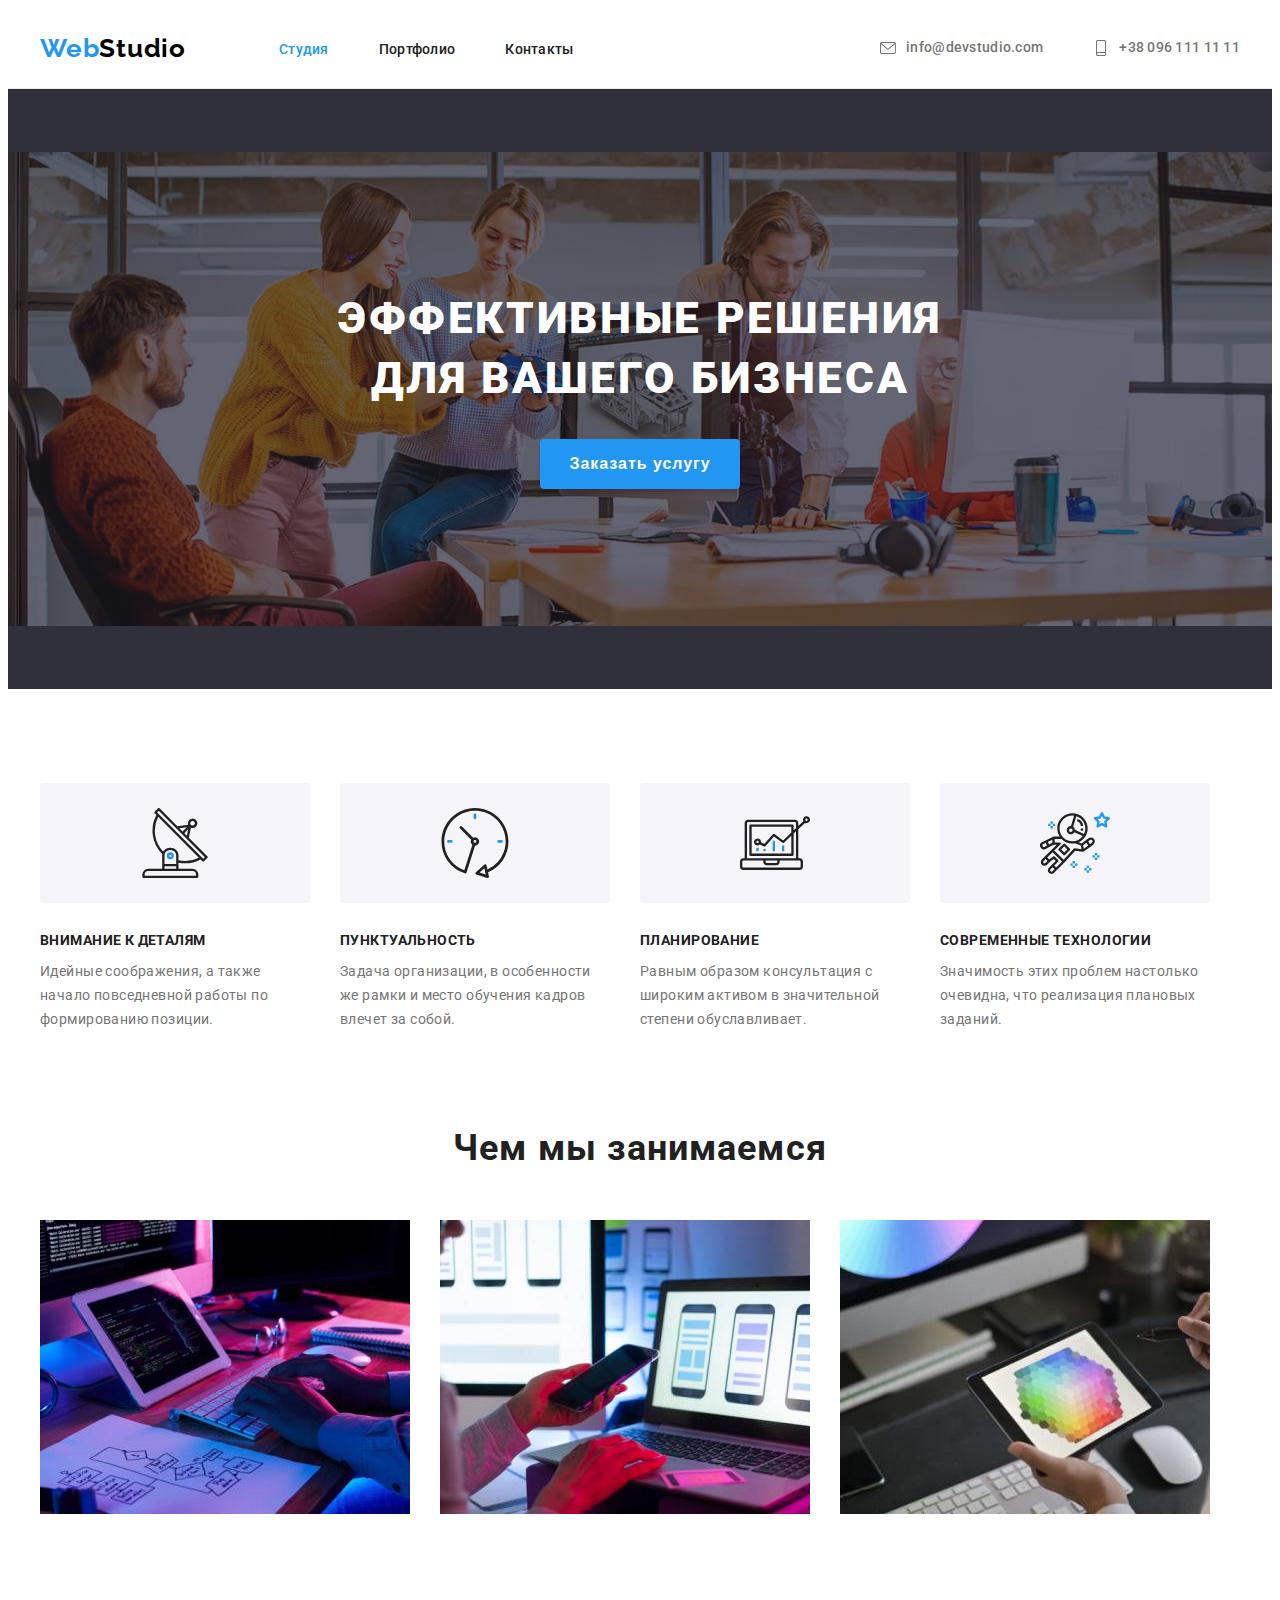
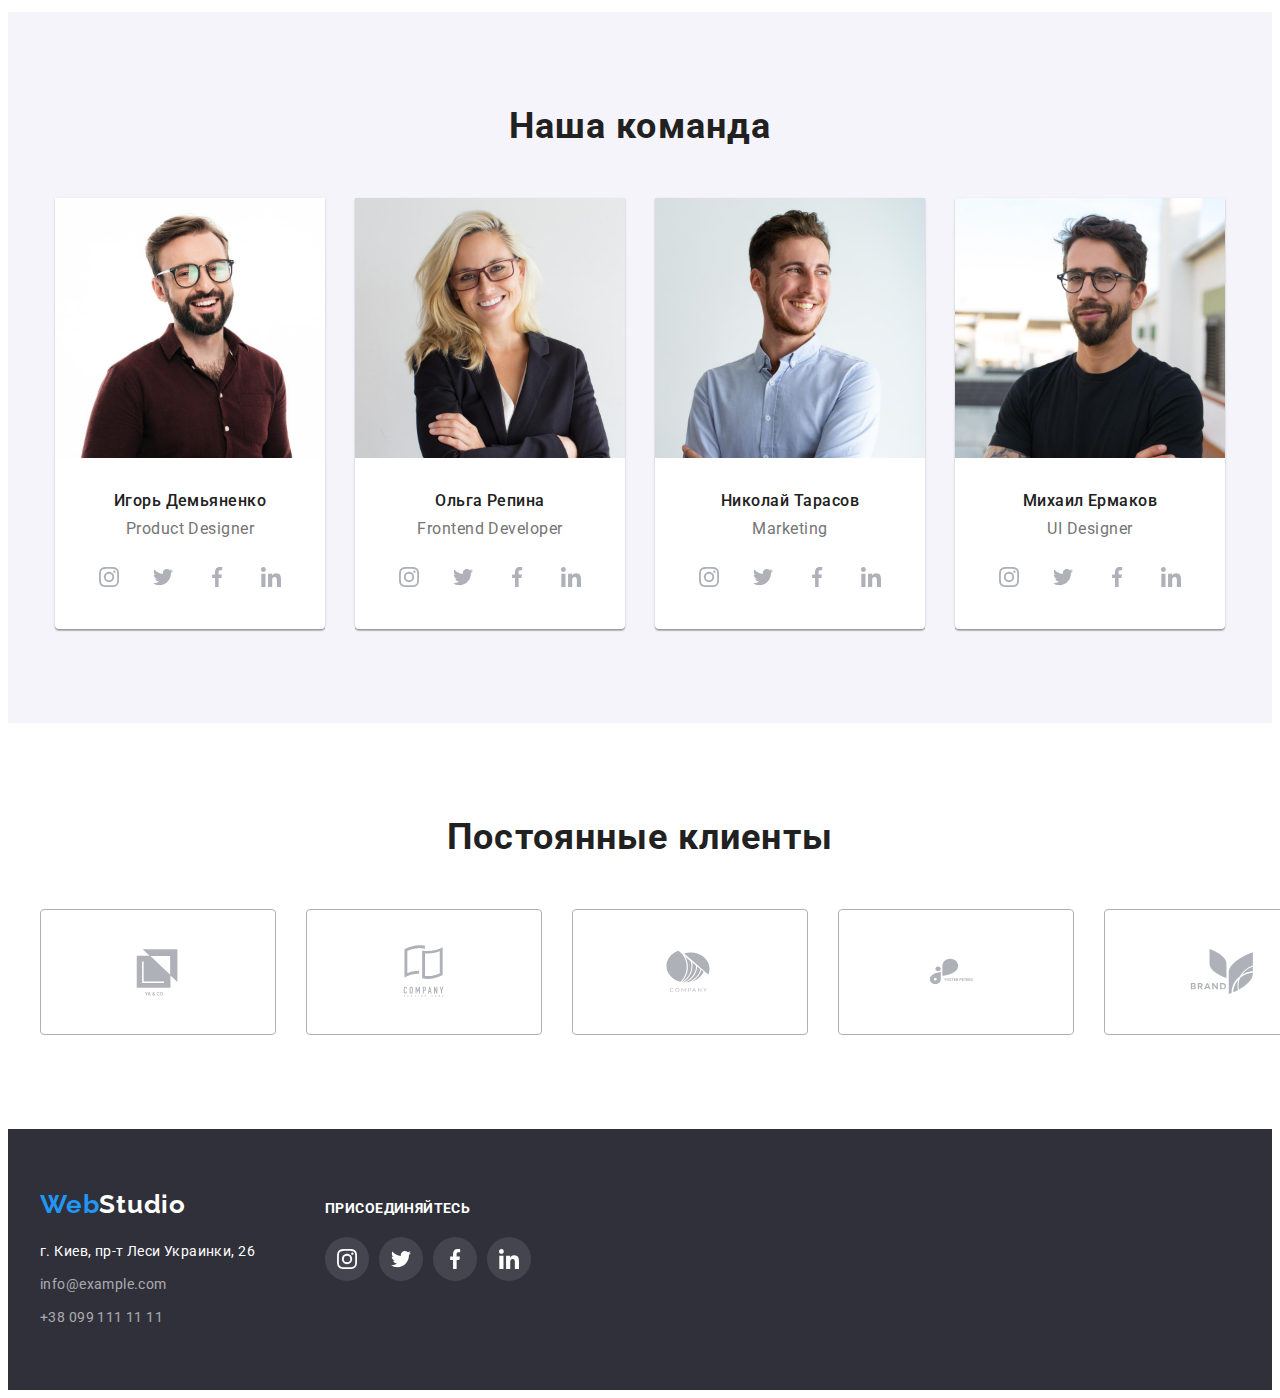
==== index.html @ 02e3ae1f "Начало работы над пятым модулем" ====
<!DOCTYPE html>
<html lang="ru">
<head>
    <meta charset="UTF-8">
    <meta http-equiv="X-UA-Compatible" content="IE=edge">
    <meta name="viewport" content="width=device-width, initial-scale=1.0">
    <title>WebStudio</title>
    <link rel="preconnect" href="https://fonts.googleapis.com">
    <link rel="preconnect" href="https://fonts.gstatic.com" crossorigin>
    <link href="https://fonts.googleapis.com/css2?family=Raleway:wght@700&family=Roboto:wght@400;500;700;900&display=swap" rel="stylesheet">
    <link rel="stylesheet" href="https://cdnjs.cloudflare.com/ajax/libs/modern-normalize/1.1.0/modern-normalize.min.css"
        integrity="sha512-wpPYUAdjBVSE4KJnH1VR1HeZfpl1ub8YT/NKx4PuQ5NmX2tKuGu6U/JRp5y+Y8XG2tV+wKQpNHVUX03MfMFn9Q=="
        crossorigin="anonymous" referrerpolicy="no-referrer" />
    <link rel="stylesheet" href="./css/style.css">
</head>
<body>
    <!-- шапка сайта -->
    <header class="header">
        <div class="header-container container">
                <nav class="header-nav">
                <a class="header-logo link" href="./index.html">Web<span class="second-logo">Studio</span> </a>
                <ul class="header-list list">
                    <li class="header-item">
                        <a class="header-link link current" href="./index.html">Студия</a>
                    </li>
                    <li class="header-item">
                        <a class="header-link link" href="./portfolio.html">Портфолио</a>
                    </li>
                    <li class="header-item">
                        <a class="header-link link" href="">Контакты</a>
                    </li>
                </ul>
            </nav>
            <ul class="header-contacts list">
                <li class="header-contacts-item" > 
                <a class="header-contacts link" href="mailto:info@devstudio.com">
                    <svg class="contacts-icon">
                        <use href="./images/icons.svg#icon-mail"></use>
                    </svg> 
                    info@devstudio.com
                    </a>
                </li>
                <li class="header-contacts-item" >
                    <a class="header-contacts link" href="tel:+380961111111">
                        <svg class="contacts-icon">
                            <use href="./images/icons.svg#icon-smartphone"></use>
                        </svg>
                        +38 096 111 11 11
                    </a>
                </li>
            </ul>
        </div>
    </header>
    <main>
        <!-- герой -->
        <section class="hero">
            <div class="hero-container container">
            <h1 class="hero-title">Эффективные решения для вашего бизнеса</h1>
                <button class="hero-btn" type="button">Заказать услугу </button>
            </div>
        </section>
        <!--  приимущества -->
        <section class="advantages">
            <div class="container">
            <h2 aria-label="Наши приимущества"></h2>
            <ul class="advantages-list list">
                <li class="advantages-item ">
                    <div class="advantage-icon-bgc">
                        <svg class="advantages-item-icon" >
                            <use href="./images/icons.svg#icon-antenna">
                            </use>
                        </svg>
                    </div>
                    <h3 class="advantages-title">Внимание к деталям</h3>
                    <p class="advantages-text">Идейные соображения, а также начало повседневной работы по формированию позиции.</p>
                </li>
                <li class="advantages-item">
                    <div class="advantage-icon-bgc">
                        <svg class="advantages-item-icon">
                            <use href="./images/icons.svg#icon-clock">
                            </use>
                        </svg>
                    </div>
                    <h3 class="advantages-title">Пунктуальность</h3>
                    <p class="advantages-text">Задача организации, в особенности же рамки и место обучения кадров влечет за собой.</p>
                </li>
                <li class="advantages-item">
                    <div class="advantage-icon-bgc">
                        <svg class="advantages-item-icon">
                            <use href="./images/icons.svg#icon-diagram">
                            </use>
                        </svg>
                    </div>
                    <h3 class="advantages-title">Планирование</h3>
                    <p class="advantages-text">Равным образом консультация с широким активом в значительной степени обуславливает.</p>
                </li>
                <li class="advantages-item">
                    <div class="advantage-icon-bgc">
                        <svg class="advantages-item-icon">
                            <use href="./images/icons.svg#icon-astronaut">
                            </use>
                        </svg>
                    </div>
                    <h3 class="advantages-title">Современные технологии</h3>
                    <p class="advantages-text">Значимость этих проблем настолько очевидна, что реализация плановых заданий.</p>
                </li>
            </ul>
            </div>
        </section>
        <!-- чем мы занимаемся -->
        <section class="we-doing">
            <div class="container">
            <h2 class="we-doing-title">Чем мы занимаемся</h2>
            <ul class="we-doing-list list">
                <li class="we-doing-item">
                    <img src="./images/img-we-doing1.jpg" alt="Работа на планшете с клавиатурой" width="370" height="294">
                </li>
                <li class="we-doing-item">
                    <img src="./images/img-we-doing2.jpg" alt="Работа со смартфоном и ноубуком" width="370" height="294">
                </li>
                <li class="we-doing-item">
                    <img src="./images/img-we-doing3.jpg" alt="Работа на планшете" width="370" height="294">
                </li>
            </ul>
            </div>
        </section>
        <!-- команда -->
        <section class="team">
            <h2 class="team-title">Наша команда</h2>
            <ul class="team-list list" >
                <li class="team-item">
                    <img src="./images/img-team1.jpg" alt="Мужчина в очках" width="270" height="260">
                    <div class="team-item-container">
                    <h3 class="team-item-title">Игорь Демьяненко</h3>
                    <p class="team-item-text"><span lang="en">Product Designer</span></p>
                    <ul class="team-social-list">
                        <li class="team-social-item"> 
                            <a class="team-social-link" href="">
                                <svg class="team-social-icon" width="20" height="20">
                                    <use href="./images/icons.svg#icon-instagram">
                                    </use>
                                </svg>
                            </a>
                        </li>
                        <li class="team-social-item">
                            <a class="team-social-link" href="">
                                <svg class="team-social-icon" width="20" height="20">
                                    <use href="./images/icons.svg#icon-twitter">
                                    </use>
                                </svg>
                            </a>
                        </li>
                        <li class="team-social-item">
                            <a class="team-social-link" href="">
                                <svg class="team-social-icon" width="20" height="20">
                                    <use href="./images/icons.svg#icon-facebook">
                                    </use>
                                </svg>
                            </a>
                        </li>
                        <li class="team-social-item">
                            <a class="team-social-link" href="">
                                <svg class="team-social-icon" width="20" height="20">
                                    <use href="./images/icons.svg#icon-linkedin">
                                    </use>
                                </svg>
                            </a>
                        </li>
                    </ul>
                    </div>
                </li>
                <li class="team-item">
                    <img src="./images/img-team2.jpg" alt="Девушка в очках" width="270" height="260">
                    <div class="team-item-container">
                    <h3 class="team-item-title">Ольга Репина</h3>
                    <p class="team-item-text"><span lang="en">Frontend Developer</span></p>
                    <ul class="team-social-list">
                        <li class="team-social-item">
                            <a class="team-social-link" href="">
                                <svg class="team-social-icon" width="20" height="20">
                                    <use href="./images/icons.svg#icon-instagram">
                                    </use>
                                </svg>
                            </a>
                        </li>
                        <li class="team-social-item">
                            <a class="team-social-link" href="">
                                <svg class="team-social-icon" width="20" height="20">
                                    <use href="./images/icons.svg#icon-twitter">
                                    </use>
                                </svg>
                            </a>
                        </li>
                        <li class="team-social-item">
                            <a class="team-social-link" href="">
                                <svg class="team-social-icon" width="20" height="20">
                                    <use href="./images/icons.svg#icon-facebook">
                                    </use>
                                </svg>
                            </a>
                        </li>
                        <li class="team-social-item">
                            <a class="team-social-link" href="">
                                <svg class="team-social-icon" width="20" height="20">
                                    <use href="./images/icons.svg#icon-linkedin">
                                    </use>
                                </svg>
                            </a>
                        </li>
                    </ul>
                    </div>
                </li>
                <li class="team-item">
                    <img src="./images/img-team3.jpg" alt="Мужчина с бородой" width="270" height="260">
                    <div class="team-item-container">
                    <h3 class="team-item-title">Николай Тарасов</h3>
                    <p class="team-item-text"><span lang="en">Marketing</span></p>
                    <ul class="team-social-list">
                        <li class="team-social-item">
                            <a class="team-social-link" href="">
                                <svg class="team-social-icon" width="20" height="20">
                                    <use href="./images/icons.svg#icon-instagram">
                    
                                    </use>
                                </svg>
                            </a>
                        </li>
                        <li class="team-social-item">
                            <a class="team-social-link" href="">
                                <svg class="team-social-icon" width="20" height="20">
                                    <use href="./images/icons.svg#icon-twitter">
                    
                                    </use>
                                </svg>
                            </a>
                        </li>
                        <li class="team-social-item">
                            <a class="team-social-link" href="">
                                <svg class="team-social-icon" width="20" height="20">
                                    <use href="./images/icons.svg#icon-facebook">
                    
                                    </use>
                                </svg>
                            </a>
                        </li>
                        <li class="team-social-item">
                            <a class="team-social-link" href="">
                                <svg class="team-social-icon" width="20" height="20">
                                    <use href="./images/icons.svg#icon-linkedin">
                    
                                    </use>
                                </svg>
                            </a>
                        </li>
                    </ul>
                    </div>
                </li>
                <li class="team-item">
                    <img src="./images/img-team4.jpg" alt="Мужчина с бородой в очках" width="270" height="260">
                    <div class="team-item-container">
                    <h3 class="team-item-title">Михаил Ермаков</h3>
                    <p class="team-item-text"><span lang="en">UI Designer</span></p>
                    <ul class="team-social-list">
                        <li class="team-social-item">
                            <a class="team-social-link" href="">
                                <svg class="team-social-icon" width="20" height="20">
                                    <use href="./images/icons.svg#icon-instagram">
                    
                                    </use>
                                </svg>
                            </a>
                        </li>
                        <li class="team-social-item">
                            <a class="team-social-link" href="">
                                <svg class="team-social-icon" width="20" height="20">
                                    <use href="./images/icons.svg#icon-twitter">
                    
                                    </use>
                                </svg>
                            </a>
                        </li>
                        <li class="team-social-item">
                            <a class="team-social-link" href="">
                                <svg class="team-social-icon" width="20" height="20">
                                    <use href="./images/icons.svg#icon-facebook">
                    
                                    </use>
                                </svg>
                            </a>
                        </li>
                        <li class="team-social-item">
                            <a class="team-social-link" href="">
                                <svg class="team-social-icon" width="20" height="20">
                                    <use href="./images/icons.svg#icon-linkedin">
                    
                                    </use>
                                </svg>
                            </a>
                        </li>
                    </ul>
                    </div>
                </li>
            </ul>
        </section>
                    <!-----------------------------Постоянные клиенты ------------------------->
        <section class="clients">
            <div class="container">
            <h2  class="clients-title">Постоянные клиенты</h2>
            <ul class="clients-icon-list">
                <li class="clients-item-list">
                    <a href="" class="clients-icon-link">
                        <svg class="clients-icon">
                            <use href="./images/icons.svg#icon-client-one"></use>
                        </svg>
                    </a>
                </li>
                <li class="clients-item-list">
                    <a href="" class="clients-icon-link">
                        <svg class="clients-icon">
                            <use href="./images/icons.svg#icon-client-two"></use>
                        </svg>
                    </a>
                </li>
                <li class="clients-item-list">
                    <a href="" class="clients-icon-link">
                        <svg class="clients-icon">
                            <use href="./images/icons.svg#icon-client-three"></use>
                        </svg>
                    </a>
                </li>
                <li class="clients-item-list">
                    <a href="" class="clients-icon-link">
                        <svg class="clients-icon">
                            <use href="./images/icons.svg#icon-client-fourth"></use>
                        </svg>
                    </a>
                </li>
                <li class="clients-item-list">
                    <a href="" class="clients-icon-link">
                        <svg class="clients-icon">
                            <use href="./images/icons.svg#icon-client-five"></use>
                        </svg>
                    </a>
                </li>
                <li class="clients-item-list">
                    <a href="" class="clients-icon-link">
                        <svg class="clients-icon">
                            <use href="./images/icons.svg#icon-client-six"></use>
                        </svg>
                    </a>
                </li>
            </ul>
                <!-- <ul class="clients-list list">
                    <li class="clients-item">
                        <a class="clients-icon-link link">
                                <svg class="clients-item-icon">
                                <use href="./images/icons.svg#icon-client-one">
                                </use>
                            </svg> 
                        </a>
                    </li>
                    <li class="clients-item">
                        <a class="clients-icon-link link">
                            <svg class="clients-item-icon">
                                <use href="./images/icons.svg#icon-client-two">
                                </use>
                            </svg>
                        </a>
                    </li>
                    <li class="clients-item">
                        <a class="clients-icon-link link">
                            <svg class="clients-item-icon">
                                <use href="./images/icons.svg#icon-client-three">
                                </use>
                            </svg>
                        </a>
                    </li>
                    <li class="clients-item">
                        <a class="clients-icon-link link">
                            <svg class="clients-item-icon">
                                <use href="./images/icons.svg#icon-client-fourth">
                                </use>
                            </svg>
                        </a>
                    </li>
                    <li class="clients-item">
                        <a class="clients-icon-link link">
                            <svg class="clients-item-icon">
                                <use href="./images/icons.svg#icon-client-five">
                                </use>
                            </svg>
                        </a>
                    </li>
                    <li class="clients-item">
                        <a class="clients-icon-link link">
                            <svg class="clients-item-icon">
                                <use href="./images/icons.svg#icon-client-six">
                                </use>
                            </svg>
                        </a>
                    </li>
                </ul> -->
            </div>
        </section> 
    </main>
    <!-- футер -->
    <footer class="footer">
        <div class="container footer-base">
            <div>
                <a class="footer-logo link" href="./index.html">Web<span class="footer-second-logo">Studio</span> </a>
            <address class="footer-adress">
                <ul class="footer-list list">
                    <li class="footer-item">
                        <a class="footer-link link" href="https://goo.gl/maps/xMHKZM8JpJUc79RT8" target="_blank">г. Киев, пр-т Леси
                            Украинки, 26</a>
                    </li>
                    <li class="footer-item">
                        <a class="footer-mail link" href="mailto:info@example.com">info@example.com</a>
                    </li>
                    <li class="footer-item">
                        <a class="footer-tel link" href="tel:+380991111111">+38 099 111 11 11</a>
                    </li>
                </ul>
            </address>
            </div>
            <div class="subsribe">
                <h2 class="conect-title">присоединяйтесь</h2>
                <ul class="footer-social-list">
                    <li class="footer-social-item">
                        <a class="footer-social-link" href="">
                            <svg class="footer-social-icon" width="20" height="20">
                                <use href="./images/icons.svg#icon-instagram">
                
                                </use>
                            </svg>
                        </a>
                    </li>
                    <li class="footer-social-item">
                        <a class="footer-social-link" href="">
                            <svg class="footer-social-icon" width="20" height="20">
                                <use href="./images/icons.svg#icon-twitter">
                    
                                </use>
                            </svg>
                        </a>
                    </li>
                    <li class="footer-social-item">
                        <a class="footer-social-link" href="">
                            <svg class="footer-social-icon" width="20" height="20">
                                <use href="./images/icons.svg#icon-facebook">
                                        
                                </use>
                            </svg>
                        </a>
                    </li>
                    <li class="footer-social-item">
                        <a class="footer-social-link" href="">
                            <svg class="footer-social-icon" width="20" height="20">
                                <use href="./images/icons.svg#icon-linkedin">
                                        
                                </use>
                            </svg>
                        </a>
                        </li>
                </ul>
            </div>
        </div>
    </footer>

</body>
</html>
---- css/style.css ----
:root {
  --first-title-color: #ffffff;
  --second-tittle-color: #212121;
  --accent-color: #2196f3;
  --first-text-color: #757575;
  --adress-color: rgba(255, 255, 255, 0.6);
  --first-background-color: #ffffff;
  --hero-background-color: #2f303a;
  --main-background-color: #e5e5e5;
  --team-background-color: #f5f4fa;
}

body {
  font-family: "Roboto", sans-serif;
  background-color: #ffffff;
  font-style: normal;
}

p,
h1,
h2,
h3,
h4,
h5,
h6 {
  margin: 0px;
}

ul {
  margin: 0;
  padding: 0;
  list-style: none;
}

.link {
  text-decoration: none;
}

.container {
  width: 1200px;
  padding-right: 15px;
  padding-left: 15px;
  margin: 0 auto;
}

/* -------------------------------------------стилизация хедера------------------------------------- */

.header {
  border-bottom: 1px solid #ececec;
}

.header-logo {
  font-family: Raleway;
  font-weight: 700;
  font-size: 26px;
  line-height: 1.19;
  letter-spacing: 0.03em;
  color: var(--accent-color);
  margin-right: 93px;
}

.second-logo {
  font-family: Raleway;
  font-weight: 700;
  font-size: 26px;
  line-height: 1.19;
  letter-spacing: 0.03em;
  color: #000000;
}

.header-container {
  display: flex;
  align-items: center;
  width: 1200px;
  height: 80px;
}

.header-nav {
  display: flex;
  align-items: center;
}

.header-list {
  display: flex;
}

.header-contacts {
  display: flex;
  margin-left: auto;
}

.header-contacts-item {
  display: inline-block;
  align-items: baseline;
}

.header-contacts-item:not(:first-child) {
  margin-left: 50px;
}

.contacts-icon {
  fill: currentColor;
  margin-right: 10px;
  width: 16px;
  height: 16px;
}

.header-item:not(:last-child) {
  margin-right: 50px;
}

.header-link {
  font-style: normal;
  font-weight: 500;
  font-size: 14px;
  line-height: 1.14;
  letter-spacing: 0.02em;
  color: var(--second-tittle-color);
  padding-top: 32px;
  padding-bottom: 32px;
}

.header-contacts {
  font-style: normal;
  font-weight: 500;
  font-size: 14px;
  line-height: 1.14;
  letter-spacing: 0.02em;
  color: var(--first-text-color);
  padding-top: 32px;
  padding-bottom: 32px;
}

/* .header-mail {
  font-style: normal;
  font-weight: 500;
  font-size: 14px;
  line-height: 1.14;
  letter-spacing: 0.02em;
  color: var(--first-text-color);
  padding-top: 32px;
  padding-bottom: 32px;
} */

.header-link:hover,
.header-link:focus {
  color: var(--accent-color);
}

.header-contacts:hover,
.header-contacts:focus {
  color: var(--accent-color);
}

.current {
  color: var(--accent-color);
}

/* ---------------------------------------------стилизация героя----------------------------------- */
.hero {
  background-color: var(--hero-background-color);
  background-image: linear-gradient(
      rgba(47, 48, 58, 0.4),
      rgba(47, 48, 58, 0.4)
    ),
    url(../images/hero-bg.jpg);
  background-repeat: no-repeat;
  background-position: center;
  background-size: contain;
  max-width: 1600px;
  height: 600px;
  margin: 0 auto;
}

.hero-container {
  padding-top: 200px;
  padding-bottom: 200px;
}

.hero-title {
  font-weight: 900;
  font-size: 44px;
  line-height: 1.36;
  text-align: center;
  letter-spacing: 0.06em;
  text-transform: uppercase;
  color: #ffffff;
  width: 696px;
  height: 120px;
  margin: auto;
  margin-bottom: 30px;
}

.hero-btn {
  font-weight: 700;
  font-size: 16px;
  line-height: 1.87;
  justify-content: center;
  display: flex;
  align-items: center;
  text-align: center;
  letter-spacing: 0.06em;
  color: var(--first-title-color);
  background: #2196f3;
  box-shadow: 0px 4px 4px rgba(0, 0, 0, 0.15);
  border-radius: 4px;
  cursor: pointer;
  width: 200px;
  height: 50px;
  border: 0px;
  margin: auto;
}

/* --------------------------------------------секция преимуществ----------------------------------------- */

.advantages {
  margin: auto;
  padding-top: 94px;
  padding-bottom: 94px;
}

.advantages-list {
  display: flex;
}

.advantages-item:not(:last-child) {
  margin-right: 30px;
  height: 251px;
}

.advantage-icon-bgc {
  display: flex;
  align-items: center;
  justify-content: center;
  width: 270px;
  height: 120px;
  margin-bottom: 30px;
  border-radius: 4px;
  background-color: #f5f4fa;
}

.advantages-item-icon {
  width: 70px;
  height: 70px;
}

.advantages-title {
  font-weight: 700;
  font-size: 14px;
  line-height: 1.14;
  letter-spacing: 0.03em;
  text-transform: uppercase;
  color: var(--second-tittle-color);
  margin-bottom: 10px;
}

.advantages-text {
  font-size: 14px;
  line-height: 24px;
  letter-spacing: 0.03em;
  color: var(--first-text-color);
  width: 270px;
  height: 75px;
}

/* --------------------------------------------секция we  doing ------------------------------------------------*/

.we-doing {
  padding-bottom: 94px;
}

.we-doing-title {
  font-weight: 700;
  font-size: 36px;
  line-height: 1.16;
  text-align: center;
  letter-spacing: 0.03em;
  color: var(--second-tittle-color);
  margin-bottom: 50px;
}

.we-doing-list {
  display: flex;
}

.we-doing-item:not(:last-child) {
  margin-right: 30px;
}

/* ---------------------------------------------секция команда------------------------------------------------------ */

.team {
  background-color: #f5f4fa;
  padding-top: 94px;
  padding-bottom: 94px;
}

.team-title {
  font-weight: 700;
  font-size: 36px;
  line-height: 1.16;
  text-align: center;
  letter-spacing: 0.03em;
  color: var(--second-tittle-color);
  margin-bottom: 50px;
}

.team-list {
  display: flex;
  justify-content: center;
}

.team-item {
  background-color: #ffffff;
  margin-right: 30px;
  /* width: 270px;
  height: 368px; */
  background: #ffffff;

  box-shadow: 0px 1px 3px rgba(0, 0, 0, 0.12), 0px 1px 1px rgba(0, 0, 0, 0.14),
    0px 2px 1px rgba(0, 0, 0, 0.2);
  border-radius: 0px 0px 4px 4px;
}

.team-item:last-child {
  margin-right: 0px;
}

.team-item-container {
  padding-top: 30px;
  padding-bottom: 30px;
}

.team-item-title {
  font-weight: 500;
  font-size: 16px;
  line-height: 1.18;
  text-align: center;
  letter-spacing: 0.03em;
  color: var(--second-tittle-color);
  margin-bottom: 10px;
}

.team-item-text {
  font-size: 16px;
  line-height: 1.18;
  text-align: center;
  letter-spacing: 0.03em;
  color: var(--first-text-color);
  margin-bottom: 16px;
}

.team-social-list {
  display: flex;
  justify-content: center;
}

.team-social-item {
  width: 44px;
  height: 44px;
}

.team-social-item + .team-social-item {
  margin-left: 10px;
}

.team-social-link {
  width: 100%;
  height: 100%;
  border-radius: 50%;
  display: flex;
  align-items: center;
  justify-content: center;
}

.team-social-icon {
  fill: #afb1b8;
}

.team-social-link:hover,
.team-social-link:focus {
  background-color: #2196f3;
}

.team-social-link:hover .team-social-icon,
.team-social-link:focus .team-social-icon {
  fill: #ffffff;
}

/* ---------------------------------------------постоянные клиенты------------------------------------- */

.clients-title {
  font-weight: 700;
  font-size: 36px;
  line-height: 1.16;
  text-align: center;
  letter-spacing: 0.03em;
  color: var(--second-tittle-color);
  padding-top: 94px;
  padding-bottom: 50px;
}

.clients-icon-list {
  padding-bottom: 94px;
  display: flex;
}
.clients-item-list {
  display: flex;
  justify-content: center;
  align-items: center;
  margin-right: 30px;
}
.clients-item-list:last-child {
  margin-right: 0px;
}
.clients-icon-link {
  display: flex;
  justify-content: center;
  align-items: center;
  padding: 16px 32px;
  color: var(--icon-color);
  width: 170px;
  height: 92px;
  border: 1px solid #afb1b8;
  border-radius: 4px;
}

.clients-icon {
  width: 106px;
  height: 60px;
  fill: #afb1b8;
}

.clients-icon-link:hover .clients-icon,
.clients-icon-link:focus .clients-icon {
  fill: #2196f3;
}

.clients-icon-link:hover,
.clients-icon-link:focus {
  border: 1px solid #2196f3;
}

/* .clients-item {
  display: flex;
  justify-content: center;
  align-items: center;
  margin-right: 30px;
}

.clients-item:last-child {
  margin-right: 0px;
}

.clients-icon-link {
  display: flex;
  justify-content: center;
  align-items: center;
  padding: 16px 32px;
  width: 170px;
  height: 92px;
  border: 1px solid #afb1b8;
  border-radius: 4px;
  cursor: pointer;
}

.clients-item-icon {
  width: 106px;
  height: 60px;
  fill: #afb1b8;
}

.clients-icon-link:hover,
.clients-item-link:focus {
  color: #2196f3;
  border: 1px solid #2196f3;
} */

/* -------------------------------------------стилизация футера---------------------------------------- */

.footer {
  background-color: #2f303a;
  padding-top: 60px;
  padding-bottom: 60px;
}

.footer-logo {
  display: block;
  font-family: Raleway;
  font-weight: 700;
  font-size: 26px;
  line-height: 1.19;
  letter-spacing: 0.03em;
  color: var(--accent-color);
  margin-bottom: 20px;
  width: 135px;
}

.footer-second-logo {
  font-family: Raleway;
  font-weight: 700;
  font-size: 26px;
  line-height: 1.19;
  letter-spacing: 0.03em;
  color: var(--first-background-color);
}

.footer-link {
  font-style: normal;
  font-size: 14px;
  line-height: 1.71;
  letter-spacing: 0.03em;
  color: var(--first-background-color);
}

.footer-item {
  margin-bottom: 9px;
}

.footer-item:last-child {
  margin-bottom: 0px;
}

.footer-mail:hover,
.footer-mail:focus {
  color: var(--accent-color);
}

.footer-tel:hover,
.footer-tel:focus {
  color: var(--accent-color);
}

.footer-mail {
  font-style: normal;
  font-size: 14px;
  line-height: 1.71;
  letter-spacing: 0.03em;
  color: var(--adress-color);
}

.footer-tel {
  font-style: normal;
  font-size: 14px;
  line-height: 1.71;
  letter-spacing: 0.03em;
  color: var(--adress-color);
}

.footer-base {
  display: flex;
}

.subsribe {
  margin-top: 12px;
  margin-left: 70px;
  width: 206px;
}

.conect-title {
  font-family: Roboto;
  font-style: normal;
  font-weight: bold;
  font-size: 14px;
  line-height: 1.14;
  letter-spacing: 0.03em;
  text-transform: uppercase;
  color: #ffffff;
  margin-bottom: 20px;
}

.footer-social-list {
  display: flex;
  justify-content: center;
}

.footer-social-item {
  width: 44px;
  height: 44px;
}

.footer-social-item + .footer-social-item {
  margin-left: 10px;
}

.footer-social-link {
  width: 100%;
  height: 100%;
  border-radius: 50%;
  display: flex;
  align-items: center;
  justify-content: center;
  background: rgba(255, 255, 255, 0.1);
}

.footer-social-icon {
  fill: #ffffff;
}

.footer-social-link:hover,
.footer-social-link:focus {
  background-color: #2196f3;
}

.footer-social-link:hover .footer-social-icon,
.footer-social-link:focus .footer-social-icon {
  fill: #ffffff;
}
/* ------------------------------------оформление страницы портфолио------------------------------- */

.main {
  background-color: #ffffff;
  padding-top: 94px;
  padding-bottom: 94px;
}

.main-btn:hover,
.main-btn:focus {
  color: var(--first-background-color);
  background-color: var(--accent-color);
}

/* --------------------------------оформление фильтров-------------------------- */

.main-list-btn {
  display: flex;
  justify-content: center;
  margin-bottom: 34px;
  width: 615px;
  height: 64px;
  margin-left: auto;
  margin-right: auto;
}

.main-item-btn:not(:last-child) {
  margin-right: 9px;
}

.main-btn {
  border: 0px;
  font-family: Roboto;
  font-style: normal;
  font-weight: 500;
  font-size: 16px;
  line-height: 1.62;
  text-align: center;
  letter-spacing: 0.03em;
  background-color: #f5f4fa;
  border-radius: 4px;
  cursor: pointer;
  padding: 6px 22px 6px 22px;
  white-space: nowrap;
}

.main-btn:active {
  border: 0px;
  font-family: Roboto;
  font-style: normal;
  font-weight: 500;
  font-size: 16px;
  line-height: 1.62;
  text-align: center;
  letter-spacing: 0.03em;
  color: #ffffff;
  background: #2196f3;
  /* shadow-middle */
  box-shadow: 0px 3px 1px rgba(0, 0, 0, 0.1), 0px 1px 2px rgba(0, 0, 0, 0.08),
    0px 2px 2px rgba(0, 0, 0, 0.12);
  border-radius: 4px;
  cursor: pointer;
}

.main-projeckt-list {
  display: flex;
  flex-wrap: wrap;
  justify-content: center;
}

.projeckt-item {
  margin-right: 30px;
  margin-bottom: 30px;
  width: 370px;
  height: 404px;
  background: #ffffff;
  border: 1px solid #eeeeee;
  box-sizing: border-box;
}

.projeckt-item:hover {
  box-shadow: 0px 1px 1px rgba(0, 0, 0, 0.12), 0px 4px 4px rgba(0, 0, 0, 0.06),
    1px 4px 6px rgba(0, 0, 0, 0.16);
}

.projeckt-item:nth-child(3n + 3) {
  margin-right: 0px;
}

.projeckt-item:nth-last-child(-n + 3) {
  margin-bottom: 0;
}

.projeckt-item-container {
  padding-top: 20px;
  padding-bottom: 20px;
  padding-right: 24px;
  padding-left: 24px;
}

.projeckt-title {
  font-size: 18px;
  line-height: 2;
  letter-spacing: 0.06em;
  color: var(--second-tittle-color);
  margin-bottom: 4px;
}

.projeckt-text {
  font-size: 16px;
  line-height: 1.87;
  letter-spacing: 0.03em;
  color: var(--first-text-color);
}
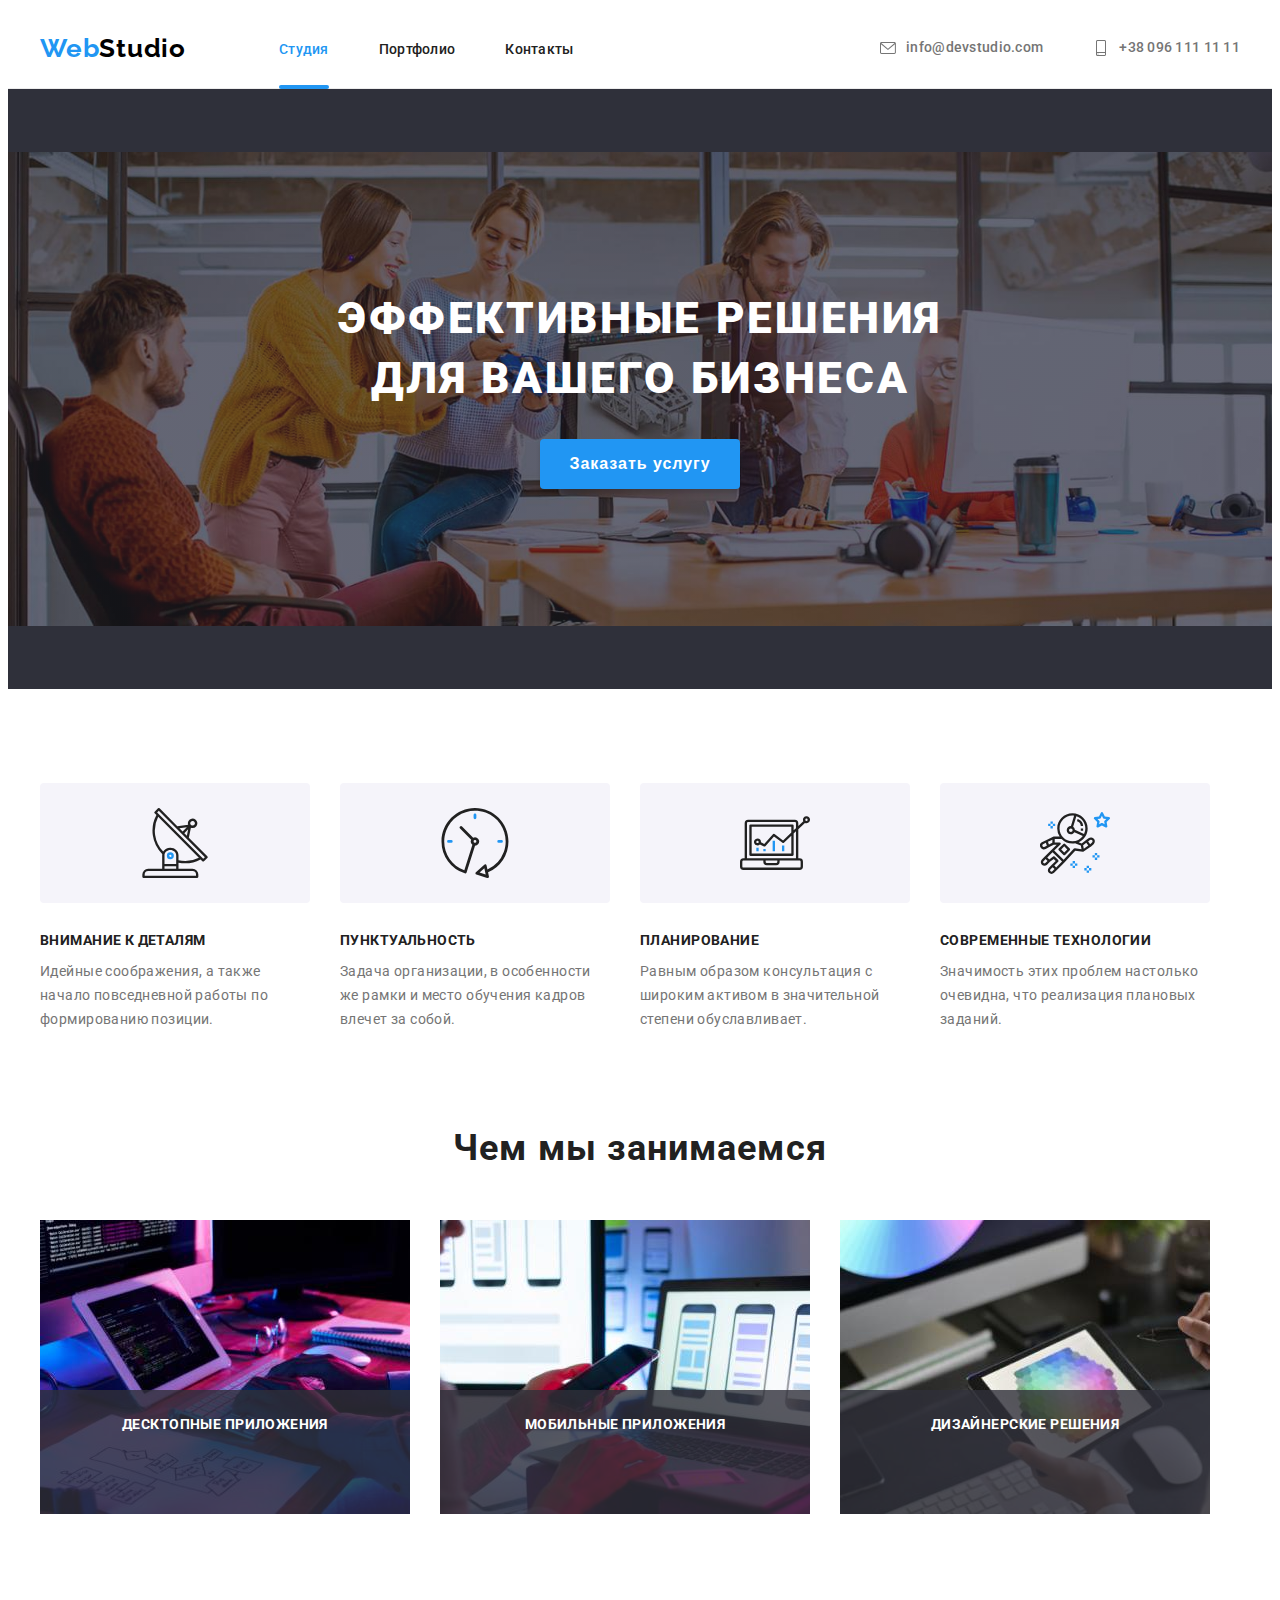
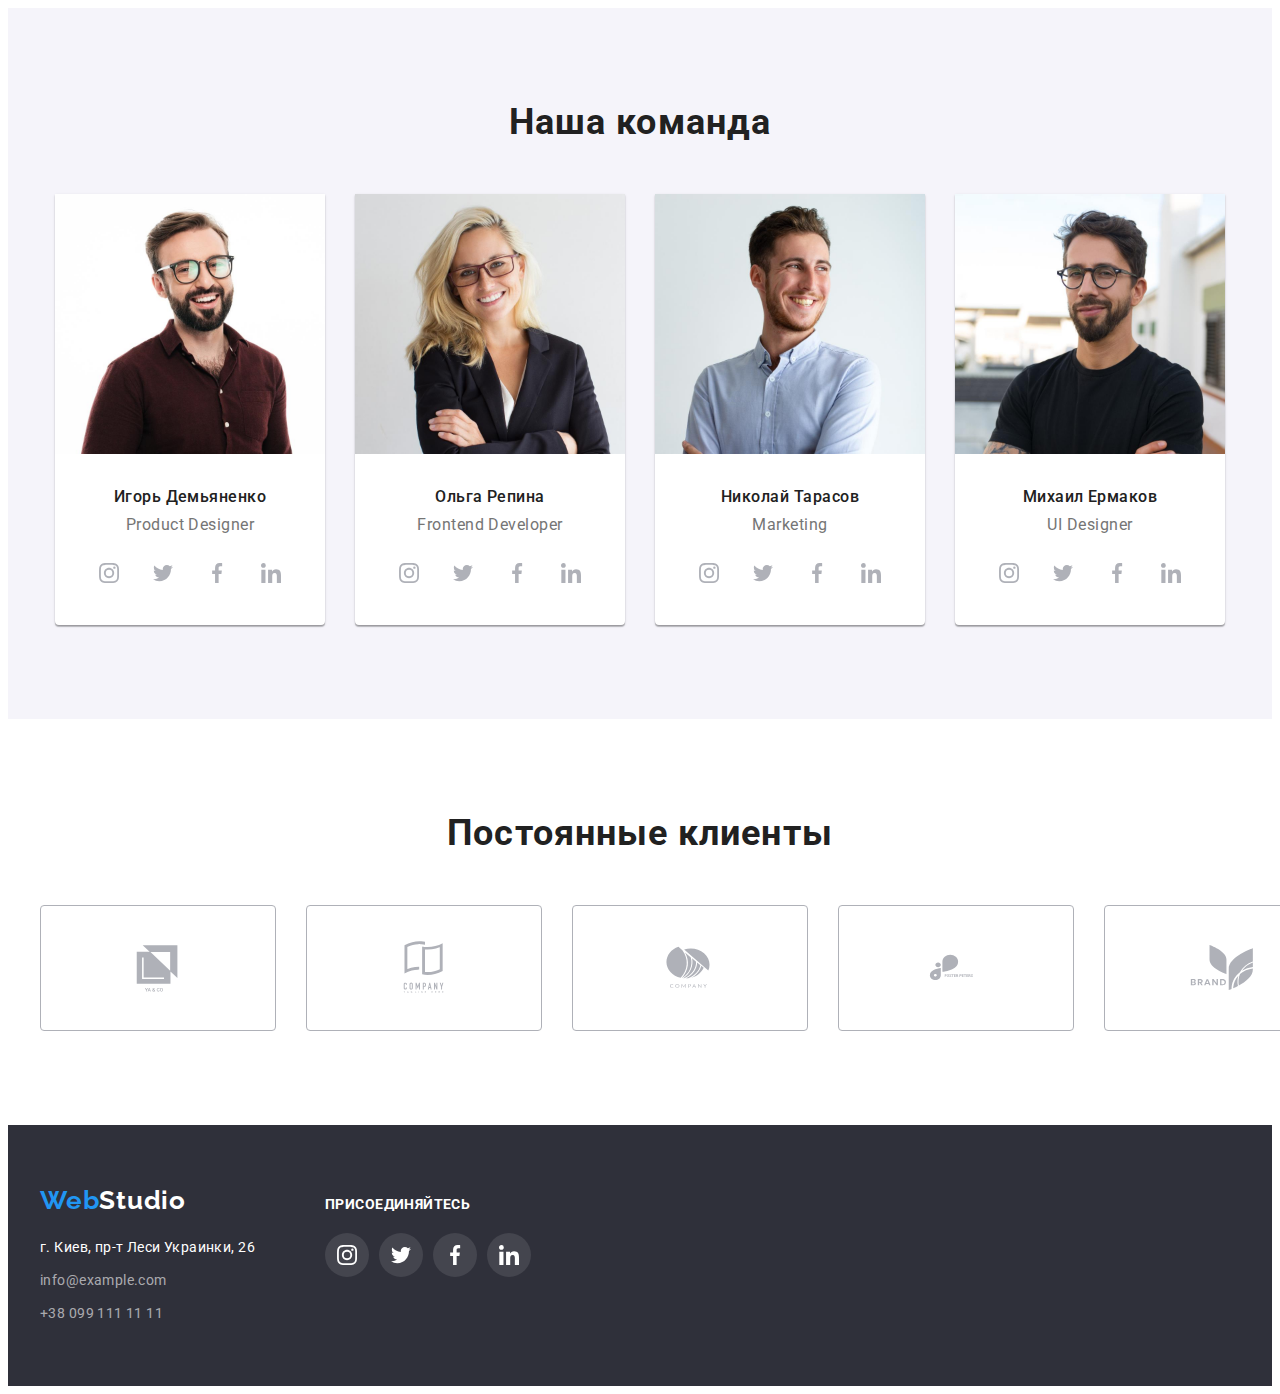
==== commit 7547d3e2: "закончил домашнюю работу номер 5" ====
--- a/index.html
+++ b/index.html
@@ -56,7 +56,7 @@
         <section class="hero">
             <div class="hero-container container">
             <h1 class="hero-title">Эффективные решения для вашего бизнеса</h1>
-                <button class="hero-btn" type="button">Заказать услугу </button>
+                <button class="hero-btn" type="button" data-modal-open>Заказать услугу </button>
             </div>
         </section>
         <!--  приимущества -->
@@ -113,13 +113,22 @@
             <h2 class="we-doing-title">Чем мы занимаемся</h2>
             <ul class="we-doing-list list">
                 <li class="we-doing-item">
-                    <img src="./images/img-we-doing1.jpg" alt="Работа на планшете с клавиатурой" width="370" height="294">
+                    <div class="we-doing-wraper">
+                        <img src="./images/img-we-doing1.jpg" alt="Работа на планшете с клавиатурой" width="370" height="294">
+                        <p class="we-doing-text">Десктопные приложения</p>
+                    </div>
                 </li>
                 <li class="we-doing-item">
-                    <img src="./images/img-we-doing2.jpg" alt="Работа со смартфоном и ноубуком" width="370" height="294">
+                    <div class="we-doing-wraper">
+                        <img src="./images/img-we-doing2.jpg" alt="Работа на планшете с клавиатурой" width="370" height="294">
+                        <p class="we-doing-text">Мобильные приложения</p>
+                    </div>
                 </li>
                 <li class="we-doing-item">
-                    <img src="./images/img-we-doing3.jpg" alt="Работа на планшете" width="370" height="294">
+                    <div class="we-doing-wraper">
+                        <img src="./images/img-we-doing3.jpg" alt="Работа на планшете с клавиатурой" width="370" height="294">
+                        <p class="we-doing-text">Дизайнерские решения</p>
+                    </div>
                 </li>
             </ul>
             </div>
@@ -135,7 +144,7 @@
                     <p class="team-item-text"><span lang="en">Product Designer</span></p>
                     <ul class="team-social-list">
                         <li class="team-social-item"> 
-                            <a class="team-social-link" href="">
+                            <a class="team-social-link" target="_blank" href="https://www.instagram.com/?hl=ru">
                                 <svg class="team-social-icon" width="20" height="20">
                                     <use href="./images/icons.svg#icon-instagram">
                                     </use>
@@ -143,7 +152,7 @@
                             </a>
                         </li>
                         <li class="team-social-item">
-                            <a class="team-social-link" href="">
+                            <a class="team-social-link" target="_blank" href="https://twitter.com/?lang=ru">
                                 <svg class="team-social-icon" width="20" height="20">
                                     <use href="./images/icons.svg#icon-twitter">
                                     </use>
@@ -151,7 +160,7 @@
                             </a>
                         </li>
                         <li class="team-social-item">
-                            <a class="team-social-link" href="">
+                            <a class="team-social-link" target="_blank" href="https://uk-ua.facebook.com/">
                                 <svg class="team-social-icon" width="20" height="20">
                                     <use href="./images/icons.svg#icon-facebook">
                                     </use>
@@ -159,7 +168,7 @@
                             </a>
                         </li>
                         <li class="team-social-item">
-                            <a class="team-social-link" href="">
+                            <a class="team-social-link" target="_blank" href="https://ru.linkedin.com/">
                                 <svg class="team-social-icon" width="20" height="20">
                                     <use href="./images/icons.svg#icon-linkedin">
                                     </use>
@@ -220,7 +229,6 @@
                             <a class="team-social-link" href="">
                                 <svg class="team-social-icon" width="20" height="20">
                                     <use href="./images/icons.svg#icon-instagram">
-                    
                                     </use>
                                 </svg>
                             </a>
@@ -229,7 +237,6 @@
                             <a class="team-social-link" href="">
                                 <svg class="team-social-icon" width="20" height="20">
                                     <use href="./images/icons.svg#icon-twitter">
-                    
                                     </use>
                                 </svg>
                             </a>
@@ -238,7 +245,6 @@
                             <a class="team-social-link" href="">
                                 <svg class="team-social-icon" width="20" height="20">
                                     <use href="./images/icons.svg#icon-facebook">
-                    
                                     </use>
                                 </svg>
                             </a>
@@ -247,7 +253,6 @@
                             <a class="team-social-link" href="">
                                 <svg class="team-social-icon" width="20" height="20">
                                     <use href="./images/icons.svg#icon-linkedin">
-                    
                                     </use>
                                 </svg>
                             </a>
@@ -265,7 +270,6 @@
                             <a class="team-social-link" href="">
                                 <svg class="team-social-icon" width="20" height="20">
                                     <use href="./images/icons.svg#icon-instagram">
-                    
                                     </use>
                                 </svg>
                             </a>
@@ -274,7 +278,6 @@
                             <a class="team-social-link" href="">
                                 <svg class="team-social-icon" width="20" height="20">
                                     <use href="./images/icons.svg#icon-twitter">
-                    
                                     </use>
                                 </svg>
                             </a>
@@ -283,7 +286,6 @@
                             <a class="team-social-link" href="">
                                 <svg class="team-social-icon" width="20" height="20">
                                     <use href="./images/icons.svg#icon-facebook">
-                    
                                     </use>
                                 </svg>
                             </a>
@@ -292,7 +294,6 @@
                             <a class="team-social-link" href="">
                                 <svg class="team-social-icon" width="20" height="20">
                                     <use href="./images/icons.svg#icon-linkedin">
-                    
                                     </use>
                                 </svg>
                             </a>
@@ -350,56 +351,6 @@
                     </a>
                 </li>
             </ul>
-                <!-- <ul class="clients-list list">
-                    <li class="clients-item">
-                        <a class="clients-icon-link link">
-                                <svg class="clients-item-icon">
-                                <use href="./images/icons.svg#icon-client-one">
-                                </use>
-                            </svg> 
-                        </a>
-                    </li>
-                    <li class="clients-item">
-                        <a class="clients-icon-link link">
-                            <svg class="clients-item-icon">
-                                <use href="./images/icons.svg#icon-client-two">
-                                </use>
-                            </svg>
-                        </a>
-                    </li>
-                    <li class="clients-item">
-                        <a class="clients-icon-link link">
-                            <svg class="clients-item-icon">
-                                <use href="./images/icons.svg#icon-client-three">
-                                </use>
-                            </svg>
-                        </a>
-                    </li>
-                    <li class="clients-item">
-                        <a class="clients-icon-link link">
-                            <svg class="clients-item-icon">
-                                <use href="./images/icons.svg#icon-client-fourth">
-                                </use>
-                            </svg>
-                        </a>
-                    </li>
-                    <li class="clients-item">
-                        <a class="clients-icon-link link">
-                            <svg class="clients-item-icon">
-                                <use href="./images/icons.svg#icon-client-five">
-                                </use>
-                            </svg>
-                        </a>
-                    </li>
-                    <li class="clients-item">
-                        <a class="clients-icon-link link">
-                            <svg class="clients-item-icon">
-                                <use href="./images/icons.svg#icon-client-six">
-                                </use>
-                            </svg>
-                        </a>
-                    </li>
-                </ul> -->
             </div>
         </section> 
     </main>
@@ -411,7 +362,7 @@
             <address class="footer-adress">
                 <ul class="footer-list list">
                     <li class="footer-item">
-                        <a class="footer-link link" href="https://goo.gl/maps/xMHKZM8JpJUc79RT8" target="_blank">г. Киев, пр-т Леси
+                        <a class="footer-link link" target="_blank" href="https://goo.gl/maps/xMHKZM8JpJUc79RT8" target="_blank">г. Киев, пр-т Леси
                             Украинки, 26</a>
                     </li>
                     <li class="footer-item">
@@ -427,25 +378,23 @@
                 <h2 class="conect-title">присоединяйтесь</h2>
                 <ul class="footer-social-list">
                     <li class="footer-social-item">
-                        <a class="footer-social-link" href="">
+                        <a class="footer-social-link" target="_blank" href="https://www.instagram.com/?hl=ru">
                             <svg class="footer-social-icon" width="20" height="20">
                                 <use href="./images/icons.svg#icon-instagram">
-                
                                 </use>
                             </svg>
                         </a>
                     </li>
                     <li class="footer-social-item">
-                        <a class="footer-social-link" href="">
+                        <a class="footer-social-link" target="_blank" href="https://twitter.com/?lang=ru">
                             <svg class="footer-social-icon" width="20" height="20">
                                 <use href="./images/icons.svg#icon-twitter">
-                    
                                 </use>
                             </svg>
                         </a>
                     </li>
                     <li class="footer-social-item">
-                        <a class="footer-social-link" href="">
+                        <a class="footer-social-link" target="_blank" href="https://uk-ua.facebook.com/">
                             <svg class="footer-social-icon" width="20" height="20">
                                 <use href="./images/icons.svg#icon-facebook">
                                         
@@ -454,10 +403,9 @@
                         </a>
                     </li>
                     <li class="footer-social-item">
-                        <a class="footer-social-link" href="">
+                        <a class="footer-social-link" target="_blank" href="https://ru.linkedin.com/">
                             <svg class="footer-social-icon" width="20" height="20">
                                 <use href="./images/icons.svg#icon-linkedin">
-                                        
                                 </use>
                             </svg>
                         </a>
@@ -466,6 +414,15 @@
             </div>
         </div>
     </footer>
-
+    <div class="backdrop is-hidden" data-modal>
+        <div class="modal">
+            <button type="button" class="modal-close" data-modal-close>
+                <svg class="close-icon" width="18" height="18">
+                    <use href="./images/icons.svg#icon-close"></use>
+                </svg>
+            </button>
+        </div>
+    </div>
+    <script src="./js/modal.js"></script>
 </body>
 </html>--- a/css/style.css
+++ b/css/style.css
@@ -118,6 +118,10 @@
   color: var(--second-tittle-color);
   padding-top: 32px;
   padding-bottom: 32px;
+  transition-property: color;
+  transition-duration: 250ms;
+  transition-timing-function: cubic-bezier(0.4, 0, 0.2, 1);
+  position: relative;
 }
 
 .header-contacts {
@@ -129,6 +133,9 @@
   color: var(--first-text-color);
   padding-top: 32px;
   padding-bottom: 32px;
+  transition-property: color;
+  transition-duration: 250ms;
+  transition-timing-function: cubic-bezier(0.4, 0, 0.2, 1);
 }
 
 /* .header-mail {
@@ -154,6 +161,16 @@
 
 .current {
   color: var(--accent-color);
+}
+.current::after {
+  content: "";
+  width: 100%;
+  height: 4px;
+  background-color: var(--accent-color);
+  position: absolute;
+  left: 0;
+  bottom: 0;
+  border-radius: 10px;
 }
 
 /* ---------------------------------------------стилизация героя----------------------------------- */
@@ -209,6 +226,12 @@
   height: 50px;
   border: 0px;
   margin: auto;
+  transition: transform 250ms cubic-bezier(0.4, 0, 0.2, 1);
+}
+
+.hero-btn:hover,
+.hero-btn:focus {
+  transform: scale(1.2);
 }
 
 /* --------------------------------------------секция преимуществ----------------------------------------- */
@@ -281,6 +304,29 @@
 
 .we-doing-list {
   display: flex;
+}
+
+.we-doing-wraper {
+  position: relative;
+  width: 370px;
+  height: 294px;
+}
+
+.we-doing-text {
+  position: absolute;
+  bottom: 0;
+  height: 70px;
+  width: 100%;
+  font-weight: 700;
+  font-size: 14px;
+  line-height: 1.14;
+  text-align: center;
+  letter-spacing: 0.03em;
+  text-transform: uppercase;
+  color: #ffffff;
+  background: rgba(47, 48, 58, 0.8);
+  padding: 27px 0;
+  margin: 0;
 }
 
 .we-doing-item:not(:last-child) {
@@ -371,6 +417,7 @@
   display: flex;
   align-items: center;
   justify-content: center;
+  transition: background-color 250ms cubic-bezier(0.4, 0, 0.2, 1);
 }
 
 .team-social-icon {
@@ -418,17 +465,18 @@
   justify-content: center;
   align-items: center;
   padding: 16px 32px;
-  color: var(--icon-color);
   width: 170px;
   height: 92px;
   border: 1px solid #afb1b8;
   border-radius: 4px;
+  transition: border 250ms cubic-bezier(0.4, 0, 0.2, 1);
 }
 
 .clients-icon {
   width: 106px;
   height: 60px;
   fill: #afb1b8;
+  transition: fill 250ms cubic-bezier(0.4, 0, 0.2, 1);
 }
 
 .clients-icon-link:hover .clients-icon,
@@ -537,6 +585,7 @@
   line-height: 1.71;
   letter-spacing: 0.03em;
   color: var(--adress-color);
+  transition: color 250ms cubic-bezier(0.4, 0, 0.2, 1);
 }
 
 .footer-tel {
@@ -545,6 +594,7 @@
   line-height: 1.71;
   letter-spacing: 0.03em;
   color: var(--adress-color);
+  transition: color 250ms cubic-bezier(0.4, 0, 0.2, 1);
 }
 
 .footer-base {
@@ -591,6 +641,7 @@
   align-items: center;
   justify-content: center;
   background: rgba(255, 255, 255, 0.1);
+  transition: background-color 250ms cubic-bezier(0.4, 0, 0.2, 1);
 }
 
 .footer-social-icon {
@@ -605,6 +656,48 @@
 .footer-social-link:hover .footer-social-icon,
 .footer-social-link:focus .footer-social-icon {
   fill: #ffffff;
+}
+/* ------------------------------------------модалка--------------------------------------------------- */
+
+.backdrop {
+  width: 100vw;
+  height: 100vh;
+  background-color: rgba(0, 0, 0, 0.25);
+  position: fixed;
+  left: 0;
+  top: 0;
+  transition: opacity 250ms cubic-bezier(0.4, 0, 0.2, 1);
+}
+
+.modal {
+  width: 528px;
+  min-height: 581px;
+  background-color: #ffffff;
+  border-radius: 5px;
+  position: absolute;
+  top: 50%;
+  left: 50%;
+  transform: translate(-50%, -50%);
+  transition: transform 250ms cubic-bezier(0.4, 0, 0.2, 1);
+}
+
+.modal-close {
+  position: absolute;
+  top: 10px;
+  right: 10px;
+  width: 30px;
+  height: 30px;
+  background-color: #ffffff;
+  border: 1px solid rgba(0, 0, 0, 0.1);
+  border-radius: 50%;
+  display: flex;
+  align-items: center;
+  justify-content: center;
+}
+
+.is-hidden {
+  opacity: 0;
+  pointer-events: none;
 }
 /* ------------------------------------оформление страницы портфолио------------------------------- */
 
@@ -650,6 +743,8 @@
   cursor: pointer;
   padding: 6px 22px 6px 22px;
   white-space: nowrap;
+  transition: background-color 250ms cubic-bezier(0.4, 0, 0.2, 1),
+    color 250ms cubic-bezier(0.4, 0, 0.2, 1);
 }
 
 .main-btn:active {
@@ -684,6 +779,32 @@
   background: #ffffff;
   border: 1px solid #eeeeee;
   box-sizing: border-box;
+  overflow: hidden;
+  transition: box-shadow 250ms cubic-bezier(0.4, 0, 0.2, 1);
+}
+
+.projeckt-wraper {
+  position: relative;
+  overflow: hidden;
+}
+
+.projeckt-wraper-text {
+  position: absolute;
+  top: 0;
+  left: 0;
+  height: 100%;
+  font-style: roboto;
+  font-size: 18px;
+  line-height: 1.56;
+  padding: 63px 24px;
+  color: #ffffff;
+  background: rgba(33, 150, 243, 0.9);
+  transform: translateY(100%);
+  transition: transform 250ms cubic-bezier(0.4, 0, 0.2, 1);
+}
+
+.projeckt-item:hover .projeckt-wraper-text {
+  transform: translateY(0%);
 }
 
 .projeckt-item:hover {
@@ -704,6 +825,10 @@
   padding-bottom: 20px;
   padding-right: 24px;
   padding-left: 24px;
+}
+
+.projeck-link {
+  text-decoration: none;
 }
 
 .projeckt-title {
